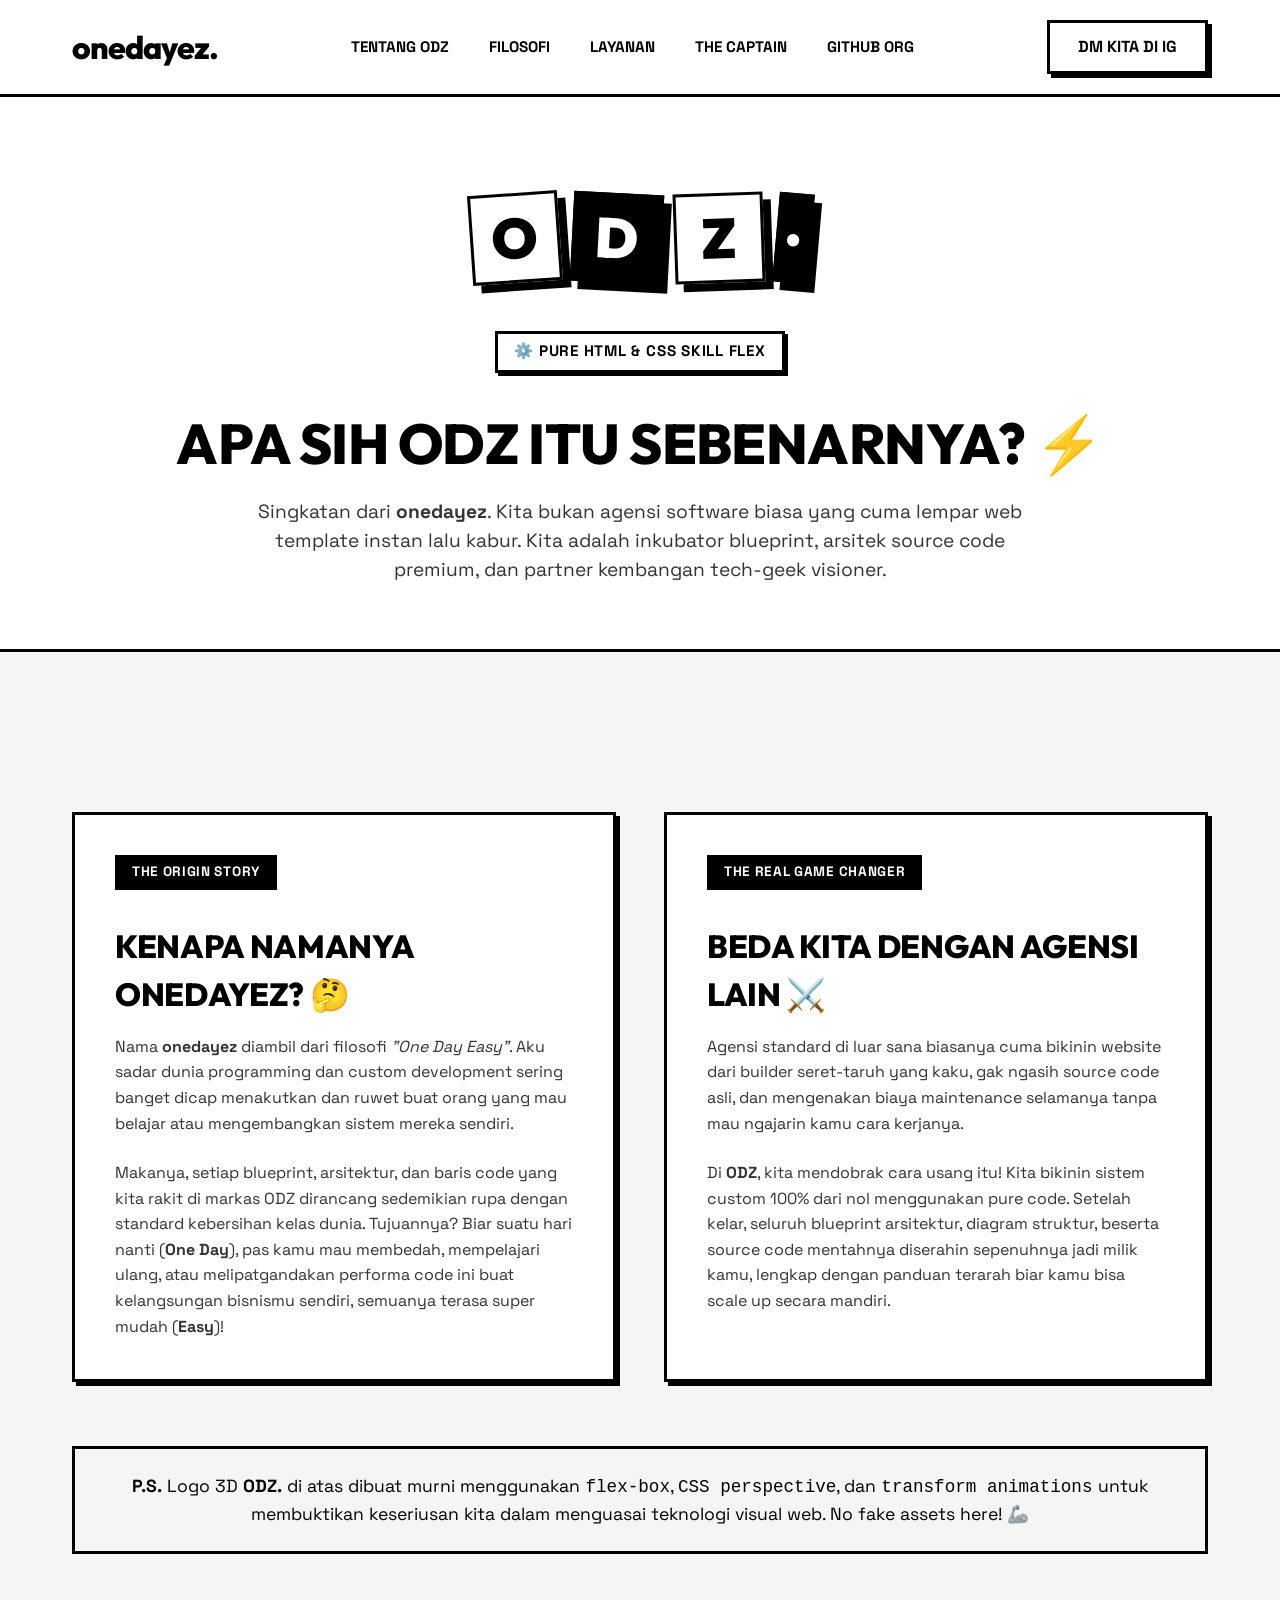
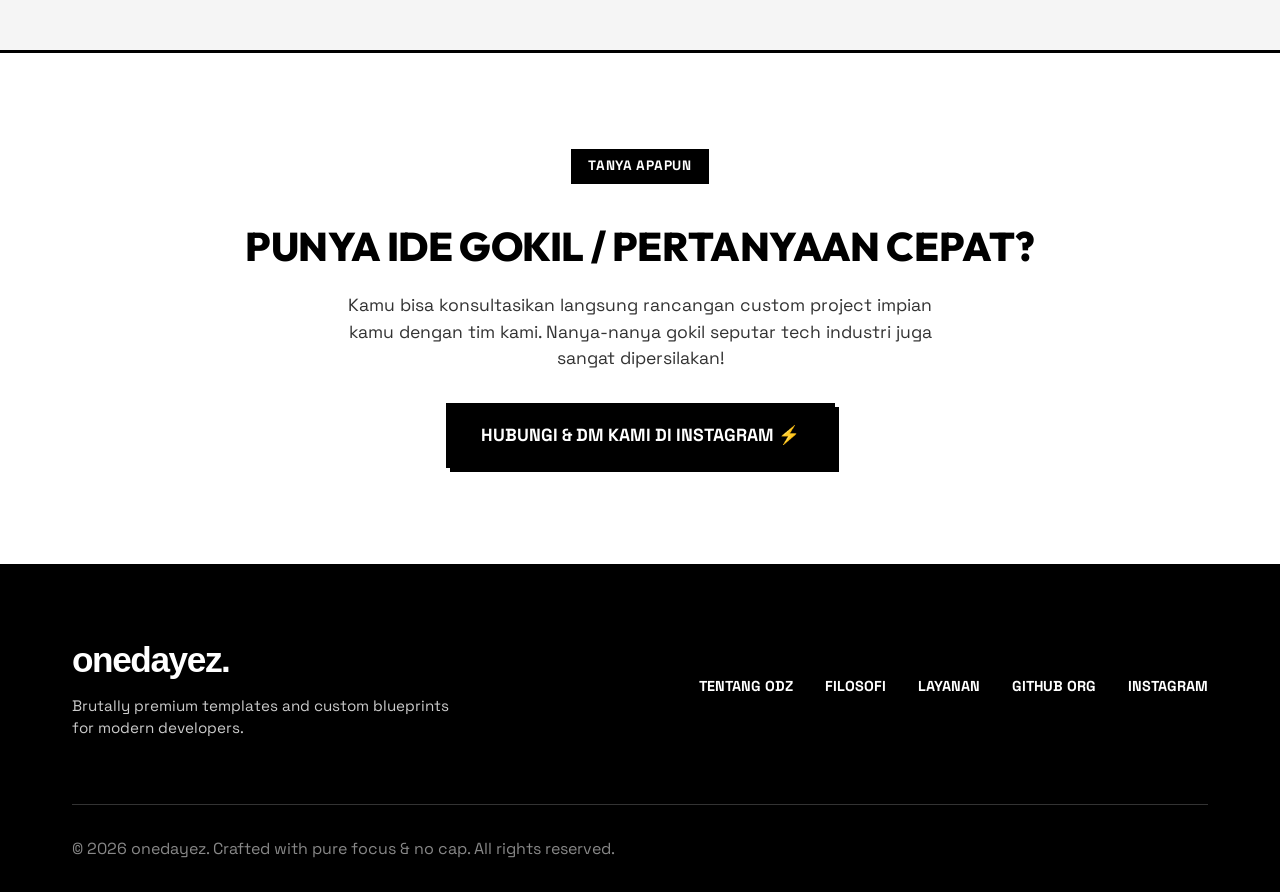
==== about.html @ 2fa28179 "feat: implement standalone about.html page with pure HTML/CSS brutalist logo and vision breakdown" ====
<!DOCTYPE html>
<html lang="id">
<head>
  <meta charset="UTF-8">
  <meta name="viewport" content="width=device-width, initial-scale=1.0">
  <title>Tentang ODZ | onedayez. Brutally Mastered Blueprints</title>
  <meta name="description" content="Kisah, filosofi, dan misi di balik odz (onedayez). Kami merancang custom source code premium untuk developer dan kreator modern.">
  
  <!-- Premium Google Fonts -->
  <link rel="preconnect" href="https://fonts.googleapis.com">
  <link rel="preconnect" href="https://fonts.gstatic.com" crossorigin>
  <link href="styles.css" rel="stylesheet">
</head>
<body>

  <!-- Navigation Header -->
  <header class="header">
    <div class="container flex-between">
      <a href="index.html" class="logo">onedayez<span class="dot">.</span></a>
      <nav class="nav-menu">
        <a href="about.html" class="nav-link active">Tentang ODZ</a>
        <a href="index.html#about" class="nav-link">Filosofi</a>
        <a href="index.html#services" class="nav-link">Layanan</a>
        <a href="index.html#ceo" class="nav-link">The Captain</a>
        <a href="https://github.com/onedayezz" target="_blank" rel="noopener noreferrer" class="nav-link">GitHub Org</a>
      </nav>
      <div class="nav-actions">
        <a href="https://instagram.com/onedayezz" target="_blank" rel="noopener noreferrer" class="neo-btn">DM Kita di IG</a>
      </div>
    </div>
  </header>

  <main>
    <!-- About Hero Section (Featuring Pure HTML & CSS Logo) -->
    <section class="about-hero">
      <div class="container">
        
        <!-- FLEXING PURE HTML/CSS LOGO -->
        <div class="about-logo-wrapper">
          <div class="odz-brutalist-logo" title="Mainin kursor di atas logo ini! 😉">
            <div class="logo-box box-o">O</div>
            <div class="logo-box box-d">D</div>
            <div class="logo-box box-z">Z</div>
            <div class="logo-box box-dot">.</div>
          </div>
        </div>

        <div class="neo-badge neo-badge-outline">⚙️ PURE HTML & CSS SKILL FLEX</div>
        <h1 class="hero-title" style="margin-top: 1.5rem;">APA SIH ODZ ITU SEBENARNYA? ⚡</h1>
        <p class="hero-desc" style="max-width: 800px; margin: 1.5rem auto 0 auto;">
          Singkatan dari <strong>onedayez</strong>. Kita bukan agensi software biasa yang cuma lempar web template instan lalu kabur. Kita adalah inkubator blueprint, arsitek source code premium, dan partner kembangan tech-geek visioner.
        </p>
      </div>
    </section>

    <!-- Detailed Origin & Philosophy Section -->
    <section class="section-padding" style="background: var(--color-bg); border-bottom: var(--border-thick);">
      <div class="container">
        <div class="about-grid">
          
          <!-- Card 1: Kenapa Harus ODZ? -->
          <div class="neo-card about-card">
            <div class="neo-badge">THE ORIGIN STORY</div>
            <h2 style="font-size: 2rem; margin: 1rem 0;">Kenapa Namanya onedayez? 🤔</h2>
            <p style="margin-bottom: 1.5rem; line-height: 1.6; color: var(--color-gray-dark);">
              Nama <strong>onedayez</strong> diambil dari filosofi <em>"One Day Easy"</em>. Aku sadar dunia programming dan custom development sering banget dicap menakutkan dan ruwet buat orang yang mau belajar atau mengembangkan sistem mereka sendiri.
            </p>
            <p style="line-height: 1.6; color: var(--color-gray-dark);">
              Makanya, setiap blueprint, arsitektur, dan baris code yang kita rakit di markas ODZ dirancang sedemikian rupa dengan standard kebersihan kelas dunia. Tujuannya? Biar suatu hari nanti (<strong>One Day</strong>), pas kamu mau membedah, mempelajari ulang, atau melipatgandakan performa code ini buat kelangsungan bisnismu sendiri, semuanya terasa super mudah (<strong>Easy</strong>)!
            </p>
          </div>

          <!-- Card 2: Perbedaan Kita -->
          <div class="neo-card about-card">
            <div class="neo-badge">THE REAL GAME CHANGER</div>
            <h2 style="font-size: 2rem; margin: 1rem 0;">Beda Kita dengan Agensi Lain ⚔️</h2>
            <p style="margin-bottom: 1.5rem; line-height: 1.6; color: var(--color-gray-dark);">
              Agensi standard di luar sana biasanya cuma bikinin website dari builder seret-taruh yang kaku, gak ngasih source code asli, dan mengenakan biaya maintenance selamanya tanpa mau ngajarin kamu cara kerjanya.
            </p>
            <p style="line-height: 1.6; color: var(--color-gray-dark);">
              Di <strong>ODZ</strong>, kita mendobrak cara usang itu! Kita bikinin sistem custom 100% dari nol menggunakan pure code. Setelah kelar, seluruh blueprint arsitektur, diagram struktur, beserta source code mentahnya diserahin sepenuhnya jadi milik kamu, lengkap dengan panduan terarah biar kamu bisa scale up secara mandiri.
            </p>
          </div>

        </div>

        <div class="rules-summary" style="margin-top: 4rem; text-align: center;">
          <p><strong>P.S.</strong> Logo 3D <strong>ODZ.</strong> di atas dibuat murni menggunakan <code>flex-box</code>, <code>CSS perspective</code>, dan <code>transform animations</code> untuk membuktikan keseriusan kita dalam menguasai teknologi visual web. No fake assets here! 🦾</p>
        </div>
      </div>
    </section>

    <!-- Inquiries Banner -->
    <section class="section-padding" style="background: var(--color-white); text-align: center; border-bottom: var(--border-thick);">
      <div class="container">
        <div class="neo-badge">TANYA APAPUN</div>
        <h2 style="font-size: 2.5rem; margin: 1rem 0;">Punya Ide Gokil / Pertanyaan Cepat?</h2>
        <p style="max-width: 600px; margin: 0 auto 2rem auto; font-size: 1.1rem; color: var(--color-gray-dark);">
          Kamu bisa konsultasikan langsung rancangan custom project impian kamu dengan tim kami. Nanya-nanya gokil seputar tech industri juga sangat dipersilakan!
        </p>
        <a href="https://instagram.com/onedayezz" target="_blank" rel="noopener noreferrer" class="neo-btn neo-btn-dark" style="font-size: 1.1rem; padding: 1rem 2rem;">
          Hubungi & DM Kami di Instagram ⚡
        </a>
      </div>
    </section>
  </main>

  <!-- Brutalist Footer -->
  <footer class="footer">
    <div class="container">
      <div class="footer-grid flex-between">
        <div>
          <span class="footer-logo">onedayez.</span>
          <p class="footer-tagline">Brutally premium templates and custom blueprints for modern developers.</p>
        </div>
        <div class="footer-links">
          <a href="about.html">Tentang ODZ</a>
          <a href="index.html#about">Filosofi</a>
          <a href="index.html#services">Layanan</a>
          <a href="https://github.com/onedayezz" target="_blank" rel="noopener noreferrer">GitHub Org</a>
          <a href="https://instagram.com/onedayezz" target="_blank" rel="noopener noreferrer">Instagram</a>
        </div>
      </div>
      <div class="footer-bottom">
        <p class="copyright">© 2026 onedayez. Crafted with pure focus & no cap. All rights reserved.</p>
      </div>
    </div>
  </footer>

  <script src="script.js"></script>
</body>
</html>
---- styles.css ----
@import url('https://fonts.googleapis.com/css2?family=Outfit:wght@600;800;900&family=Space+Grotesk:wght@400;500;700&display=swap');

:root {
  --color-bg: #f5f5f5;
  --color-fg: #000000;
  --color-white: #ffffff;
  --color-gray-light: #e0e0e0;
  --color-gray-dark: #333333;
  --color-accent: #ffffff;
  
  --border-thick: 3px solid #000000;
  --border-thin: 1.5px solid #000000;
  
  --shadow-flat: 4px 4px 0px #000000;
  --shadow-flat-hover: 7px 7px 0px #000000;
  --shadow-flat-active: 1px 1px 0px #000000;
  
  --transition-fast: 0.15s cubic-bezier(0.16, 1, 0.3, 1);
  --transition-normal: 0.25s cubic-bezier(0.16, 1, 0.3, 1);
}

*, *::before, *::after {
  box-sizing: border-box;
  margin: 0;
  padding: 0;
}

body {
  font-family: 'Space Grotesk', -apple-system, BlinkMacSystemFont, 'Segoe UI', Roboto, Helvetica, Arial, sans-serif;
  background-color: var(--color-bg);
  color: var(--color-fg);
  line-height: 1.5;
  overflow-x: hidden;
}

h1, h2, h3, h4, h5, h6 {
  font-family: 'Outfit', sans-serif;
  font-weight: 800;
  text-transform: uppercase;
  letter-spacing: -0.01em;
}

/* Custom Scrollbar */
::-webkit-scrollbar {
  width: 12px;
}
::-webkit-scrollbar-track {
  background: var(--color-bg);
  border-left: var(--border-thick);
}
::-webkit-scrollbar-thumb {
  background: var(--color-fg);
  border: 3px solid var(--color-bg);
}

/* Layout Utilities */
.container {
  max-width: 1200px;
  margin: 0 auto;
  padding: 0 2rem;
}

.section-padding {
  padding: 6rem 0;
  border-bottom: var(--border-thick);
}

.flex-between {
  display: flex;
  justify-content: space-between;
  align-items: center;
  gap: 1.5rem;
}

.grid-2 {
  display: grid;
  grid-template-columns: repeat(2, 1fr);
  gap: 2.5rem;
}

.grid-3 {
  display: grid;
  grid-template-columns: repeat(3, 1fr);
  gap: 2rem;
}

@media (max-width: 992px) {
  .grid-2, .grid-3 {
    grid-template-columns: 1fr;
  }
  .section-padding {
    padding: 4rem 0;
  }
}

/* Neo Brutalist Card */
.neo-card {
  background: var(--color-white);
  border: var(--border-thick);
  box-shadow: var(--shadow-flat);
  padding: 2.5rem;
  transition: transform var(--transition-fast), box-shadow var(--transition-fast);
  position: relative;
}

.neo-card:hover {
  transform: translate(-3px, -3px);
  box-shadow: var(--shadow-flat-hover);
}

/* Neo Brutalist Button */
.neo-btn {
  display: inline-flex;
  align-items: center;
  justify-content: center;
  gap: 0.75rem;
  padding: 0.75rem 1.75rem;
  background: var(--color-white);
  color: var(--color-fg);
  border: var(--border-thick);
  box-shadow: var(--shadow-flat);
  font-family: 'Space Grotesk', sans-serif;
  font-weight: 700;
  text-transform: uppercase;
  text-decoration: none;
  cursor: pointer;
  transition: transform var(--transition-fast), box-shadow var(--transition-fast);
}

.neo-btn:hover {
  transform: translate(-3px, -3px);
  box-shadow: var(--shadow-flat-hover);
}

.neo-btn:active {
  transform: translate(3px, 3px);
  box-shadow: var(--shadow-flat-active);
}

.neo-btn-dark {
  background: var(--color-fg);
  color: var(--color-white);
}

.neo-btn-dark:hover {
  background: #222;
}

/* Badges */
.neo-badge {
  display: inline-block;
  padding: 0.4rem 1rem;
  background: var(--color-fg);
  color: var(--color-white);
  border: var(--border-thin);
  font-weight: 700;
  text-transform: uppercase;
  font-size: 0.85rem;
  letter-spacing: 0.05em;
  margin-bottom: 1rem;
}

.neo-badge-outline {
  background: var(--color-white);
  color: var(--color-fg);
  border: var(--border-thick);
  font-size: 0.95rem;
  box-shadow: 3px 3px 0px #000000;
}

/* Header & Navigation */
.header {
  position: sticky;
  top: 0;
  background: var(--color-white);
  border-bottom: var(--border-thick);
  z-index: 1000;
  padding: 1.25rem 0;
}

.logo {
  font-family: 'Outfit', sans-serif;
  font-size: 2rem;
  font-weight: 800;
  color: var(--color-fg);
  text-decoration: none;
  text-transform: lowercase;
  letter-spacing: -0.03em;
}

.logo .dot {
  color: var(--color-fg);
}

.nav-menu {
  display: flex;
  gap: 2.5rem;
}

.nav-link {
  font-family: 'Space Grotesk', sans-serif;
  font-weight: 700;
  color: var(--color-fg);
  text-decoration: none;
  text-transform: uppercase;
  font-size: 0.95rem;
  position: relative;
  padding: 0.25rem 0;
}

.nav-link::after {
  content: '';
  position: absolute;
  bottom: 0;
  left: 0;
  width: 0;
  height: 3px;
  background: var(--color-fg);
  transition: width var(--transition-fast);
}

.nav-link:hover::after {
  width: 100%;
}

@media (max-width: 768px) {
  .nav-menu, .nav-actions {
    display: none;
  }
}

/* Hero Section */
.hero-section {
  background-color: var(--color-bg);
  align-items: center;
}

.hero-title {
  font-size: 3.5rem;
  line-height: 1.1;
  margin-bottom: 1.5rem;
}

.hero-desc {
  font-size: 1.2rem;
  margin-bottom: 2.5rem;
  color: var(--color-gray-dark);
}

.hero-actions {
  display: flex;
  gap: 1.5rem;
  flex-wrap: wrap;
}

.visual-card {
  padding: 2rem;
  min-height: 300px;
  display: flex;
  flex-direction: column;
  justify-content: space-between;
}

.card-dots {
  display: flex;
  gap: 0.5rem;
  margin-bottom: 1.5rem;
}

.card-dots span {
  width: 12px;
  height: 12px;
  border-radius: 50%;
  border: 1.5px solid #000;
}

.dot-red { background: #000000; }
.dot-yellow { background: #666666; }
.dot-green { background: #cccccc; }

.visual-content {
  font-family: monospace;
  font-size: 1.05rem;
  color: #000;
  background: #fdfdfd;
  padding: 1.5rem;
  border: var(--border-thick);
  border-radius: 4px;
  box-shadow: inset 2px 2px 0px rgba(0,0,0,0.1);
}

.code-line {
  margin-bottom: 0.25rem;
}

.code-line.indent {
  padding-left: 1.5rem;
}

.c-tag { font-weight: bold; color: #000; }
.c-key { font-weight: bold; color: #555; }
.c-val { color: #111; font-style: italic; }

.badge-inside {
  position: absolute;
  bottom: -15px;
  right: 25px;
  background: #000;
  color: #fff;
  border: var(--border-thick);
  padding: 0.25rem 0.75rem;
  font-weight: 700;
  font-size: 0.85rem;
}

@media (max-width: 1200px) {
  .hero-title {
    font-size: 2.75rem;
  }
}

/* Philosophy Section */
.rules-box {
  background: var(--color-white);
}

.rules-title {
  font-size: 2.2rem;
  margin-bottom: 1rem;
}

.rules-intro {
  font-size: 1.15rem;
  margin-bottom: 3rem;
  color: var(--color-gray-dark);
}

.rules-grid {
  margin-bottom: 3rem;
}

.rule-card {
  border-left: 5px solid #000;
  padding-left: 1.5rem;
}

.rule-num {
  font-family: 'Syne', sans-serif;
  font-size: 2.5rem;
  font-weight: 800;
  line-height: 1;
  margin-bottom: 0.5rem;
  -webkit-text-stroke: 1px #000;
  color: transparent;
}

.rule-card h3 {
  font-size: 1.35rem;
  margin-bottom: 0.75rem;
}

.rule-card p {
  color: var(--color-gray-dark);
}

.rules-summary {
  background: var(--color-bg);
  border: var(--border-thick);
  padding: 1.5rem;
  font-size: 1.1rem;
}

/* CEO Section */
.ceo-image-wrapper {
  display: flex;
  justify-content: center;
  align-items: center;
}

.image-card {
  padding: 1rem;
  max-width: 350px;
}

.ceo-avatar {
  width: 100%;
  height: auto;
  display: block;
  border: var(--border-thick);
}

.ceo-badge-floating {
  position: absolute;
  top: -15px;
  left: 20px;
  background: var(--color-white);
  color: var(--color-fg);
  border: var(--border-thick);
  padding: 0.35rem 0.85rem;
  font-weight: 700;
  font-size: 0.9rem;
  box-shadow: 3px 3px 0px #000;
}

.ceo-name {
  font-size: 2.75rem;
  margin-bottom: 0.25rem;
}

.ceo-title {
  display: block;
  font-weight: 700;
  font-size: 1.1rem;
  text-transform: uppercase;
  margin-bottom: 1.5rem;
  color: #666;
}

.ceo-bio {
  font-size: 1.15rem;
  margin-bottom: 2rem;
  color: var(--color-gray-dark);
}

/* Services Section */
.services-header {
  margin-bottom: 4rem;
}

.services-title {
  font-size: 2.2rem;
}

.services-subtitle {
  max-width: 500px;
  font-size: 1.1rem;
  color: var(--color-gray-dark);
}

.service-card {
  display: flex;
  flex-direction: column;
  gap: 1rem;
}

.service-icon {
  font-size: 2.5rem;
  margin-bottom: 0.5rem;
}

.service-card h3 {
  font-size: 1.4rem;
}

.service-card p {
  color: var(--color-gray-dark);
}

/* Instagram Section */
.insta-box {
  background: var(--color-white);
  text-align: center;
  padding: 4rem 2rem;
}

.insta-header h2 {
  font-size: 2.2rem;
  margin-top: 1rem;
  margin-bottom: 1.5rem;
}

.insta-text {
  max-width: 800px;
  margin: 0 auto 2.5rem auto;
  font-size: 1.15rem;
  color: var(--color-gray-dark);
  line-height: 1.6;
}

/* Consultation Section */
.consult-title {
  font-size: 2.5rem;
  margin-bottom: 1.5rem;
}

.consult-desc {
  font-size: 1.15rem;
  color: var(--color-gray-dark);
  line-height: 1.6;
}

.consult-card {
  padding: 3rem;
}

.consult-card h3 {
  font-size: 1.5rem;
  margin-bottom: 2rem;
  border-bottom: var(--border-thick);
  padding-bottom: 0.5rem;
}

.consult-form {
  display: flex;
  flex-direction: column;
  gap: 1.5rem;
}

.form-group {
  display: flex;
  flex-direction: column;
  gap: 0.5rem;
}

.form-group label {
  font-weight: 700;
  text-transform: uppercase;
  font-size: 0.85rem;
}

.form-group input,
.form-group textarea {
  padding: 0.85rem;
  border: var(--border-thick);
  font-family: 'Space Grotesk', sans-serif;
  font-size: 1rem;
  outline: none;
  transition: transform var(--transition-fast), box-shadow var(--transition-fast);
}

.form-group input:focus,
.form-group textarea:focus {
  transform: translate(-2px, -2px);
  box-shadow: 4px 4px 0px #000;
  background: #fafafa;
}

.w-100 {
  width: 100%;
}

/* Footer styling */
.footer {
  background: var(--color-fg);
  color: var(--color-white);
  padding: 4rem 0 2rem 0;
  border-top: var(--border-thick);
}

.footer-logo {
  font-family: 'Syne', sans-serif;
  font-size: 2.2rem;
  font-weight: 800;
  letter-spacing: -0.04em;
  display: block;
  margin-bottom: 0.5rem;
}

.footer-tagline {
  color: #ccc;
  max-width: 400px;
  font-size: 0.95rem;
}

.footer-links {
  display: flex;
  gap: 2rem;
}

.footer-links a {
  color: var(--color-white);
  text-decoration: none;
  font-weight: 700;
  text-transform: uppercase;
  font-size: 0.9rem;
}

.footer-links a:hover {
  text-decoration: underline;
}

.footer-bottom {
  margin-top: 4rem;
  padding-top: 2rem;
  border-top: 1px solid #333;
}

.copyright {
  color: #888;
}

/* Army Section styling */
.army-section {
  background: var(--color-white);
  border-bottom: var(--border-thick);
}

.army-header {
  margin-bottom: 4rem;
  text-align: center;
}

.army-title {
  font-size: 2.75rem;
  margin-bottom: 1.25rem;
}

.army-subtitle {
  max-width: 750px;
  margin: 0 auto;
  font-size: 1.15rem;
  color: var(--color-gray-dark);
}

.army-grid {
  display: grid;
  grid-template-columns: repeat(3, 1fr);
  gap: 2.5rem;
}

@media (max-width: 992px) {
  .army-grid {
    grid-template-columns: repeat(2, 1fr);
  }
}

@media (max-width: 768px) {
  .army-grid {
    grid-template-columns: 1fr;
  }
}

.army-card {
  display: flex;
  flex-direction: column;
  padding: 1.5rem;
  height: 100%;
}

.army-img-wrapper {
  border: var(--border-thick);
  overflow: hidden;
  margin-bottom: 1.5rem;
  background: var(--color-bg);
  aspect-ratio: 1;
}

.army-avatar {
  width: 100%;
  height: 100%;
  object-fit: cover;
  transition: transform var(--transition-normal);
}

.army-card:hover .army-avatar {
  transform: scale(1.03);
}

.army-info {
  display: flex;
  flex-direction: column;
  flex-grow: 1;
}

.army-codename {
  font-family: 'Outfit', sans-serif;
  font-size: 1.6rem;
  font-weight: 900;
  text-transform: uppercase;
  letter-spacing: -0.02em;
  margin-bottom: 0.25rem;
}

.army-role {
  font-weight: 700;
  font-size: 0.9rem;
  text-transform: uppercase;
  color: #666;
  margin-bottom: 1rem;
}

.army-bio {
  font-size: 0.95rem;
  color: var(--color-gray-dark);
  line-height: 1.5;
}

/* About Page & Pure HTML/CSS Logo */
.about-hero {
  padding: 6rem 0 4rem 0;
  text-align: center;
  background: var(--color-white);
  border-bottom: var(--border-thick);
}

.about-logo-wrapper {
  margin-bottom: 3rem;
  display: flex;
  justify-content: center;
  align-items: center;
}

.odz-brutalist-logo {
  display: inline-flex;
  gap: 0.75rem;
  perspective: 1000px;
  cursor: pointer;
}

.logo-box {
  width: 90px;
  height: 90px;
  border: var(--border-thick);
  display: flex;
  align-items: center;
  justify-content: center;
  font-family: 'Outfit', sans-serif;
  font-size: 3.5rem;
  font-weight: 900;
  box-shadow: 8px 8px 0px var(--color-fg);
  transition: transform 0.25s cubic-bezier(0.175, 0.885, 0.32, 1.275), box-shadow 0.25s ease, background-color 0.25s ease, color 0.25s ease;
  user-select: none;
}

.box-o {
  background: var(--color-white);
  color: var(--color-fg);
  transform: rotate(-4deg);
}

.box-d {
  background: var(--color-fg);
  color: var(--color-white);
  transform: rotate(3deg);
}

.box-z {
  background: var(--color-white);
  color: var(--color-fg);
  transform: rotate(-2deg);
}

.box-dot {
  background: var(--color-fg);
  color: var(--color-white);
  width: 35px;
  height: 90px;
  font-size: 3.5rem;
  display: flex;
  align-items: flex-end;
  justify-content: center;
  padding-bottom: 12px;
  transform: rotate(5deg);
}

.odz-brutalist-logo:hover .logo-box {
  transform: translate(-5px, -5px) scale(1.05);
  box-shadow: 12px 12px 0px var(--color-fg);
}

.odz-brutalist-logo:hover .box-o {
  background: var(--color-fg);
  color: var(--color-white);
  transform: translate(-7px, -7px) rotate(6deg);
}

.odz-brutalist-logo:hover .box-d {
  background: var(--color-white);
  color: var(--color-fg);
  transform: translate(-5px, -5px) rotate(-8deg);
}

.odz-brutalist-logo:hover .box-z {
  background: var(--color-fg);
  color: var(--color-white);
  transform: translate(-9px, -9px) rotate(5deg);
}

.odz-brutalist-logo:hover .box-dot {
  background: var(--color-white);
  color: var(--color-fg);
  transform: translate(-3px, -3px) rotate(-12deg);
}

/* About Content Sections */
.about-grid {
  display: grid;
  grid-template-columns: repeat(2, 1fr);
  gap: 3rem;
  margin-top: 4rem;
}

.about-card {
  height: 100%;
}

.flex-center {
  display: flex;
  justify-content: center;
  align-items: center;
}

/* Mobile Responsiveness & Text Justification */
@media (max-width: 768px) {
  body, p, h1, h2, h3, h4, h5, h6, 
  .hero-desc, .rules-intro, .insta-text, .consult-desc, 
  .service-card p, .rule-card p, .ceo-bio, .footer-tagline {
    text-align: justify;
    text-justify: inter-word;
  }
  
  .container {
    padding: 0 1.25rem;
  }
  
  .section-padding {
    padding: 3.5rem 0;
  }
  
  .hero-title {
    font-size: 2rem;
    line-height: 1.2;
  }
  
  .ceo-name {
    font-size: 2rem;
  }
  
  .consult-card {
    padding: 1.75rem;
  }
  
  .rules-box {
    padding: 1.75rem;
  }
  
  .insta-box {
    padding: 2.5rem 1.25rem;
  }

  .about-grid {
    grid-template-columns: 1fr;
    gap: 2rem;
  }
  
  .logo-box {
    width: 65px;
    height: 65px;
    font-size: 2.5rem;
    box-shadow: 5px 5px 0px var(--color-fg);
  }
  
  .box-dot {
    width: 25px;
    height: 65px;
    font-size: 2.5rem;
    padding-bottom: 8px;
  }
}
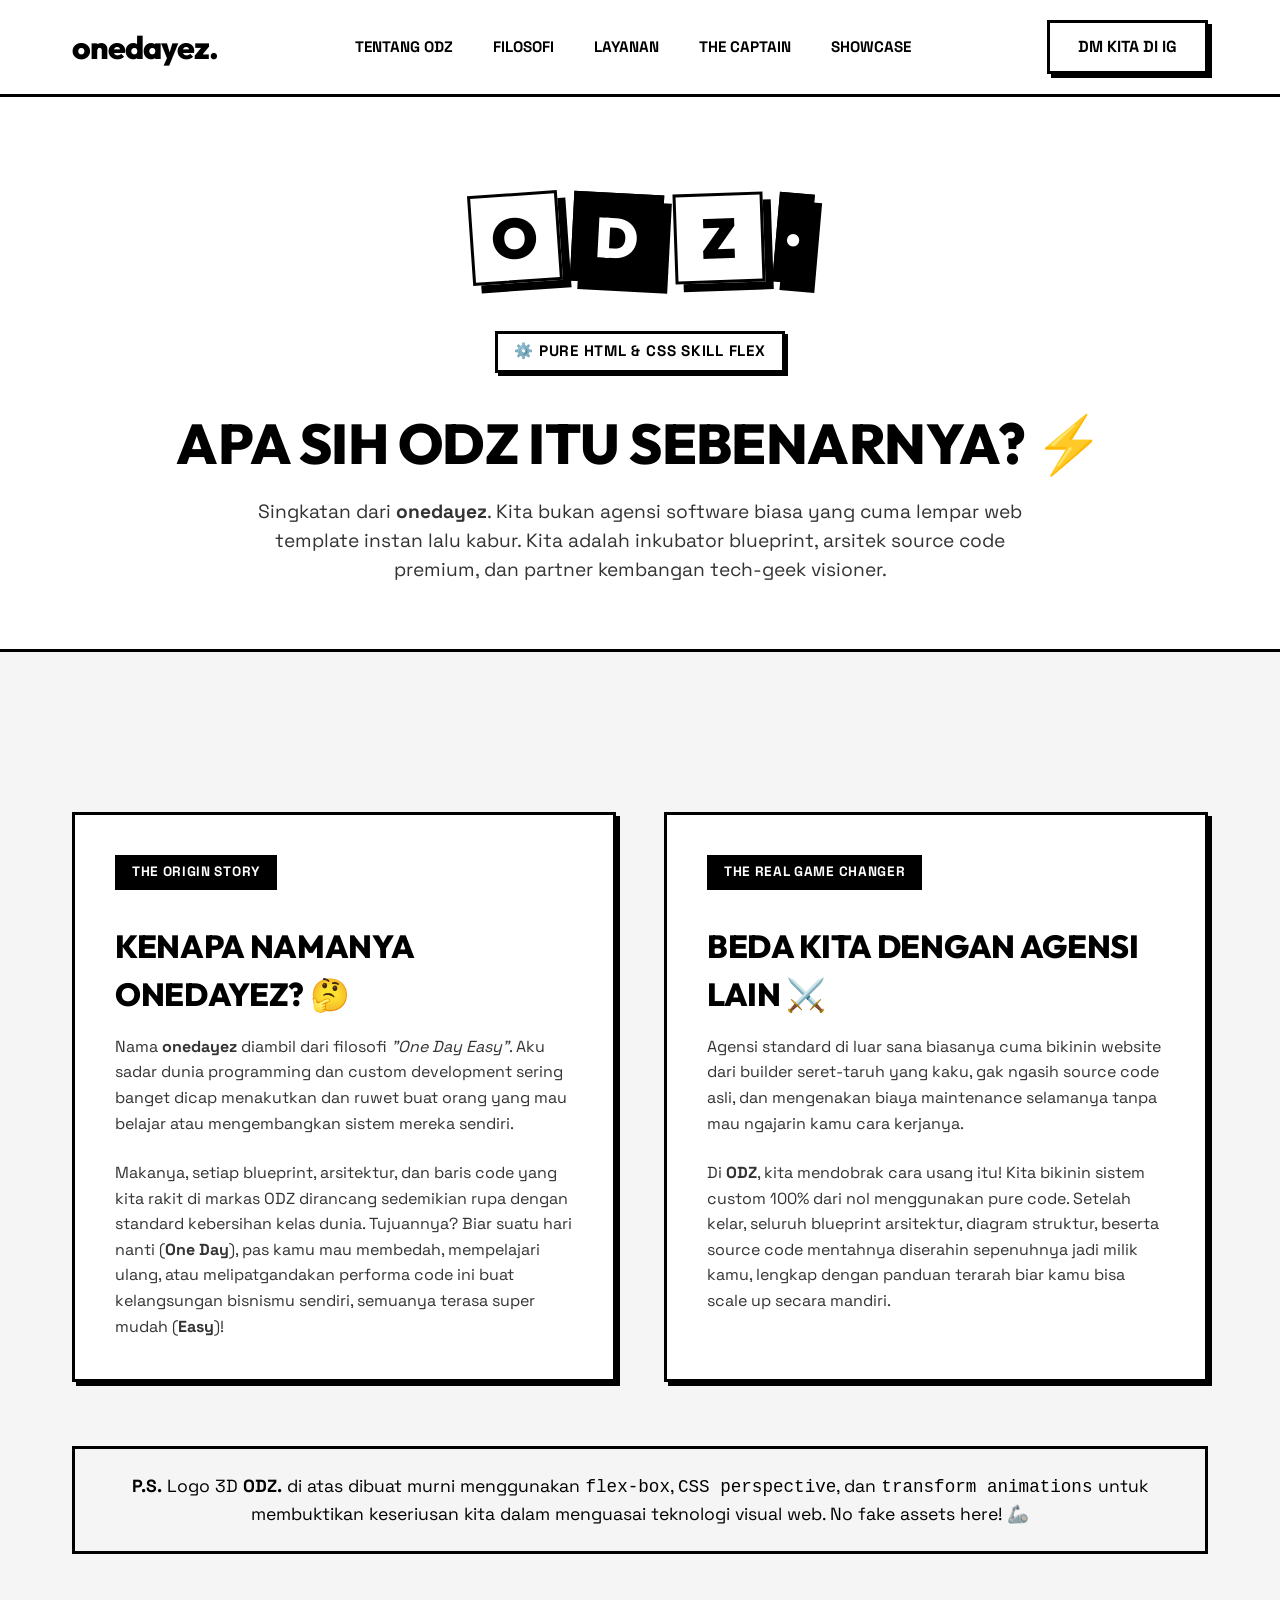
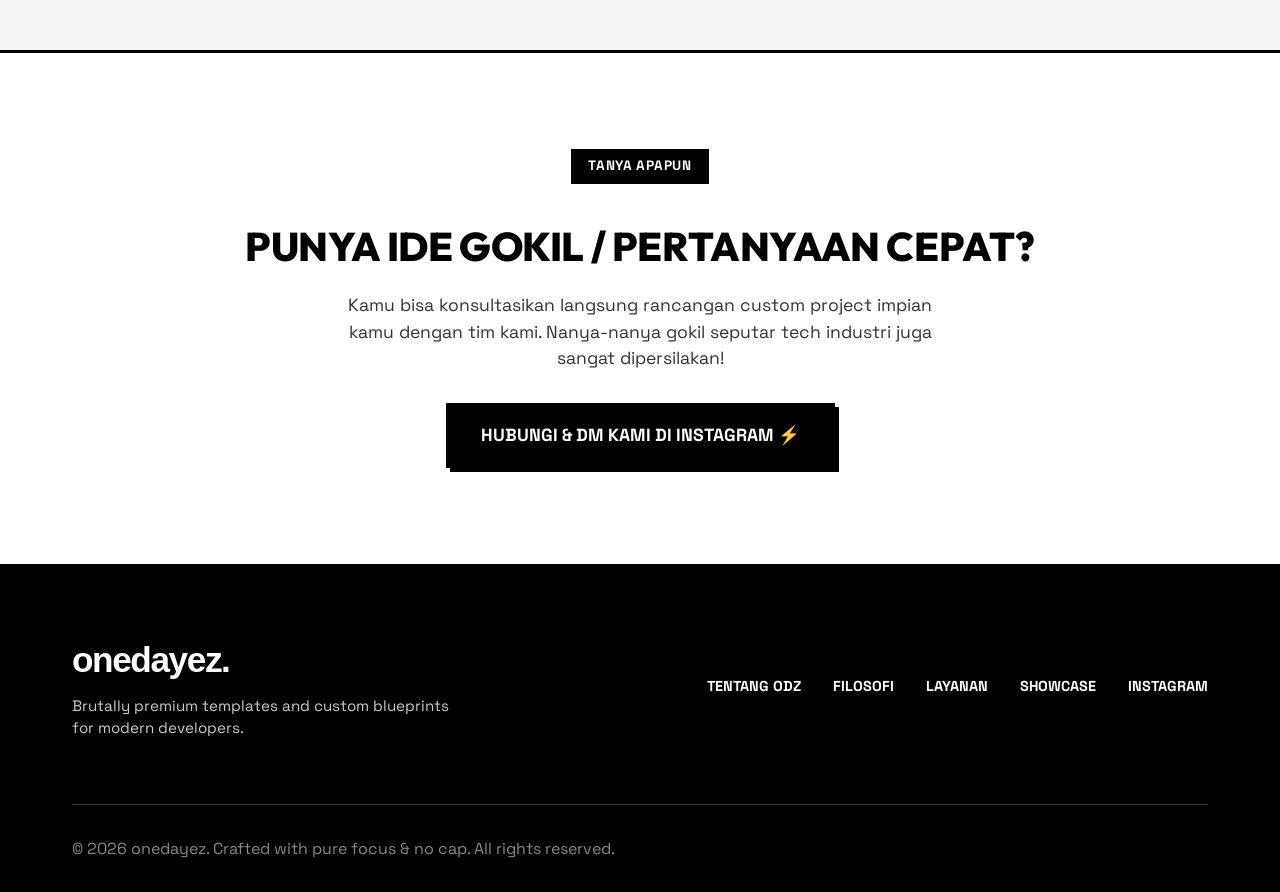
==== commit 17cd3ad6: "feat: implement Showcase section in index.html and update header/footer links to point to showcase" ====
--- a/about.html
+++ b/about.html
@@ -22,10 +22,10 @@
         <a href="index.html#about" class="nav-link">Filosofi</a>
         <a href="index.html#services" class="nav-link">Layanan</a>
         <a href="index.html#ceo" class="nav-link">The Captain</a>
-        <a href="https://github.com/onedayezz" target="_blank" rel="noopener noreferrer" class="nav-link">GitHub Org</a>
+        <a href="index.html#showcase" class="nav-link">Showcase</a>
       </nav>
       <div class="nav-actions">
-        <a href="https://instagram.com/onedayezz" target="_blank" rel="noopener noreferrer" class="neo-btn">DM Kita di IG</a>
+        <a href="https://instagram.com/onedayez" target="_blank" rel="noopener noreferrer" class="neo-btn">DM Kita di IG</a>
       </div>
     </div>
   </header>
@@ -98,7 +98,7 @@
         <p style="max-width: 600px; margin: 0 auto 2rem auto; font-size: 1.1rem; color: var(--color-gray-dark);">
           Kamu bisa konsultasikan langsung rancangan custom project impian kamu dengan tim kami. Nanya-nanya gokil seputar tech industri juga sangat dipersilakan!
         </p>
-        <a href="https://instagram.com/onedayezz" target="_blank" rel="noopener noreferrer" class="neo-btn neo-btn-dark" style="font-size: 1.1rem; padding: 1rem 2rem;">
+        <a href="https://instagram.com/onedayez" target="_blank" rel="noopener noreferrer" class="neo-btn neo-btn-dark" style="font-size: 1.1rem; padding: 1rem 2rem;">
           Hubungi & DM Kami di Instagram ⚡
         </a>
       </div>
@@ -117,8 +117,8 @@
           <a href="about.html">Tentang ODZ</a>
           <a href="index.html#about">Filosofi</a>
           <a href="index.html#services">Layanan</a>
-          <a href="https://github.com/onedayezz" target="_blank" rel="noopener noreferrer">GitHub Org</a>
-          <a href="https://instagram.com/onedayezz" target="_blank" rel="noopener noreferrer">Instagram</a>
+          <a href="index.html#showcase">Showcase</a>
+          <a href="https://instagram.com/onedayez" target="_blank" rel="noopener noreferrer">Instagram</a>
         </div>
       </div>
       <div class="footer-bottom">
--- a/styles.css
+++ b/styles.css
@@ -685,6 +685,343 @@
   line-height: 1.5;
 }
 
+/* Hub Section */
+.hub-section {
+  background: var(--color-bg);
+  border-bottom: var(--border-thick);
+}
+
+.hub-header {
+  margin-bottom: 4rem;
+  text-align: center;
+}
+
+.hub-title {
+  font-size: 2.75rem;
+  margin-bottom: 1.25rem;
+}
+
+.hub-subtitle {
+  max-width: 750px;
+  margin: 0 auto;
+  font-size: 1.15rem;
+  color: var(--color-gray-dark);
+}
+
+.hub-grid {
+  display: grid;
+  grid-template-columns: repeat(3, 1fr);
+  gap: 2.5rem;
+}
+
+@media (max-width: 992px) {
+  .hub-grid {
+    grid-template-columns: repeat(2, 1fr);
+  }
+}
+
+@media (max-width: 768px) {
+  .hub-grid {
+    grid-template-columns: 1fr;
+  }
+}
+
+.hub-card {
+  display: flex;
+  flex-direction: column;
+  padding: 1.25rem;
+  height: 100%;
+}
+
+.hub-img-wrapper {
+  border: var(--border-thick);
+  overflow: hidden;
+  margin-bottom: 1.25rem;
+  aspect-ratio: 1.2;
+}
+
+.hub-img {
+  width: 100%;
+  height: 100%;
+  object-fit: cover;
+  transition: transform var(--transition-normal);
+}
+
+.hub-card:hover .hub-img {
+  transform: scale(1.04);
+}
+
+.hub-content {
+  display: flex;
+  flex-direction: column;
+  flex-grow: 1;
+}
+
+.hub-card-title {
+  font-size: 1.4rem;
+  font-family: 'Outfit', sans-serif;
+  margin: 0.75rem 0;
+}
+
+.hub-card-text {
+  font-size: 0.95rem;
+  color: var(--color-gray-dark);
+  line-height: 1.5;
+  margin-bottom: 1.5rem;
+  flex-grow: 1;
+}
+
+/* Detail Page & Book Slide Viewport styling */
+.detail-hero {
+  padding: 4rem 0 2rem 0;
+  text-align: center;
+  background: var(--color-white);
+  border-bottom: var(--border-thick);
+}
+
+.detail-section {
+  padding: 4rem 0;
+  background: var(--color-bg);
+  display: flex;
+  justify-content: center;
+  align-items: center;
+  border-bottom: var(--border-thick);
+}
+
+.book-container {
+  width: 100%;
+  max-width: 680px; /* Perfect square width for screenshotting */
+  display: flex;
+  flex-direction: column;
+  gap: 1.5rem;
+}
+
+.book-viewport {
+  width: 100%;
+  aspect-ratio: 1; /* Strictly square 1080x1080 aspect ratio */
+  background: var(--color-white);
+  border: 4px solid var(--color-fg);
+  box-shadow: 10px 10px 0px var(--color-fg);
+  display: flex;
+  flex-direction: column;
+  padding: 3rem;
+  position: relative;
+  overflow: hidden;
+  box-sizing: border-box;
+}
+
+.book-header {
+  display: flex;
+  justify-content: space-between;
+  align-items: center;
+  border-bottom: 3px solid var(--color-fg);
+  padding-bottom: 1.25rem;
+  margin-bottom: 2rem;
+}
+
+.book-brand {
+  font-family: 'Outfit', sans-serif;
+  font-weight: 900;
+  font-size: 1.2rem;
+  text-transform: uppercase;
+}
+
+.book-page-num {
+  font-family: 'Outfit', sans-serif;
+  font-weight: 800;
+  font-size: 1.1rem;
+  background: var(--color-fg);
+  color: var(--color-white);
+  padding: 0.25rem 0.75rem;
+  border: 2px solid var(--color-fg);
+}
+
+.book-content-area {
+  flex-grow: 1;
+  display: flex;
+  flex-direction: column;
+  justify-content: center;
+}
+
+.book-title {
+  font-size: 2.2rem;
+  font-family: 'Outfit', sans-serif;
+  font-weight: 900;
+  line-height: 1.3;
+  margin-bottom: 1.5rem;
+  text-transform: uppercase;
+}
+
+.book-subtitle {
+  font-size: 1.2rem;
+  line-height: 1.6;
+  color: var(--color-gray-dark);
+}
+
+.book-bullets {
+  display: flex;
+  flex-direction: column;
+  gap: 1rem;
+  list-style: none;
+  padding: 0;
+  margin: 0;
+}
+
+.book-bullet-item {
+  font-size: 1.05rem;
+  line-height: 1.5;
+  color: var(--color-fg);
+  padding: 1rem;
+  background: var(--color-bg);
+  border: var(--border-thin);
+  border-left: 8px solid var(--color-fg);
+  font-weight: 600;
+}
+
+.book-footer {
+  border-top: 3px solid var(--color-fg);
+  padding-top: 1.25rem;
+  margin-top: 2rem;
+  display: flex;
+  justify-content: space-between;
+  align-items: center;
+}
+
+.book-author {
+  font-weight: 700;
+  font-size: 0.95rem;
+  color: #666;
+}
+
+.book-controls {
+  display: flex;
+  justify-content: space-between;
+  align-items: center;
+  margin-top: 1rem;
+}
+
+.book-btn {
+  padding: 0.75rem 1.5rem;
+  font-family: 'Outfit', sans-serif;
+  font-weight: 800;
+  background: var(--color-white);
+  color: var(--color-fg);
+  border: var(--border-thick);
+  box-shadow: 4px 4px 0px var(--color-fg);
+  cursor: pointer;
+  transition: all var(--transition-fast);
+}
+
+.book-btn:hover {
+  transform: translate(-2px, -2px);
+  box-shadow: 6px 6px 0px var(--color-fg);
+}
+
+.book-btn:disabled {
+  background: #eee;
+  color: #999;
+  border-color: #ccc;
+  box-shadow: none;
+  cursor: not-allowed;
+  transform: none;
+}
+
+/* List Page & Tab Layout styling */
+.list-hero {
+  padding: 5rem 0 3.5rem 0;
+  text-align: center;
+  background: var(--color-white);
+  border-bottom: var(--border-thick);
+}
+
+.tabs-container {
+  display: flex;
+  justify-content: center;
+  gap: 1.5rem;
+  margin-top: 2.5rem;
+}
+
+.tab-btn {
+  padding: 1rem 2rem;
+  font-family: 'Outfit', sans-serif;
+  font-size: 1.1rem;
+  font-weight: 800;
+  background: var(--color-white);
+  color: var(--color-fg);
+  border: var(--border-thick);
+  box-shadow: 4px 4px 0px var(--color-fg);
+  cursor: pointer;
+  transition: all var(--transition-fast);
+}
+
+.tab-btn:hover {
+  transform: translate(-2px, -2px);
+  box-shadow: 6px 6px 0px var(--color-fg);
+}
+
+.tab-btn.active {
+  background: var(--color-fg);
+  color: var(--color-white);
+  box-shadow: none;
+  transform: translate(4px, 4px);
+}
+
+.list-section {
+  padding: 4rem 0;
+  background: var(--color-bg);
+  min-height: 50vh;
+  border-bottom: var(--border-thick);
+}
+
+.list-grid {
+  display: grid;
+  grid-template-columns: 1fr;
+  gap: 2rem;
+  max-width: 900px;
+  margin: 0 auto;
+}
+
+.list-item-card {
+  display: flex;
+  justify-content: space-between;
+  align-items: center;
+  padding: 2rem;
+  gap: 2rem;
+  background: var(--color-white);
+  border: var(--border-thick);
+  box-shadow: 6px 6px 0px var(--color-fg);
+  transition: transform var(--transition-fast), box-shadow var(--transition-fast);
+}
+
+.list-item-card:hover {
+  transform: translate(-3px, -3px);
+  box-shadow: 9px 9px 0px var(--color-fg);
+}
+
+.list-item-info {
+  flex-grow: 1;
+}
+
+.list-item-meta {
+  display: flex;
+  gap: 1rem;
+  align-items: center;
+  margin-bottom: 0.75rem;
+}
+
+.list-item-title {
+  font-size: 1.6rem;
+  font-family: 'Outfit', sans-serif;
+  font-weight: 800;
+  margin-bottom: 0.5rem;
+}
+
+.list-item-desc {
+  font-size: 1rem;
+  color: var(--color-gray-dark);
+  line-height: 1.5;
+}
+
 /* About Page & Pure HTML/CSS Logo */
 .about-hero {
   padding: 6rem 0 4rem 0;
@@ -854,6 +1191,23 @@
     width: 25px;
     height: 65px;
     font-size: 2.5rem;
-    padding-bottom: 8px;
-  }
-}
+  }
+
+  .tabs-container {
+    flex-direction: column;
+    gap: 0.75rem;
+    padding: 0 1rem;
+  }
+  
+  .list-item-card {
+    flex-direction: column;
+    align-items: flex-start;
+    padding: 1.5rem;
+    gap: 1.5rem;
+  }
+  
+  .list-item-card .neo-btn {
+    width: 100%;
+    text-align: center;
+  }
+}
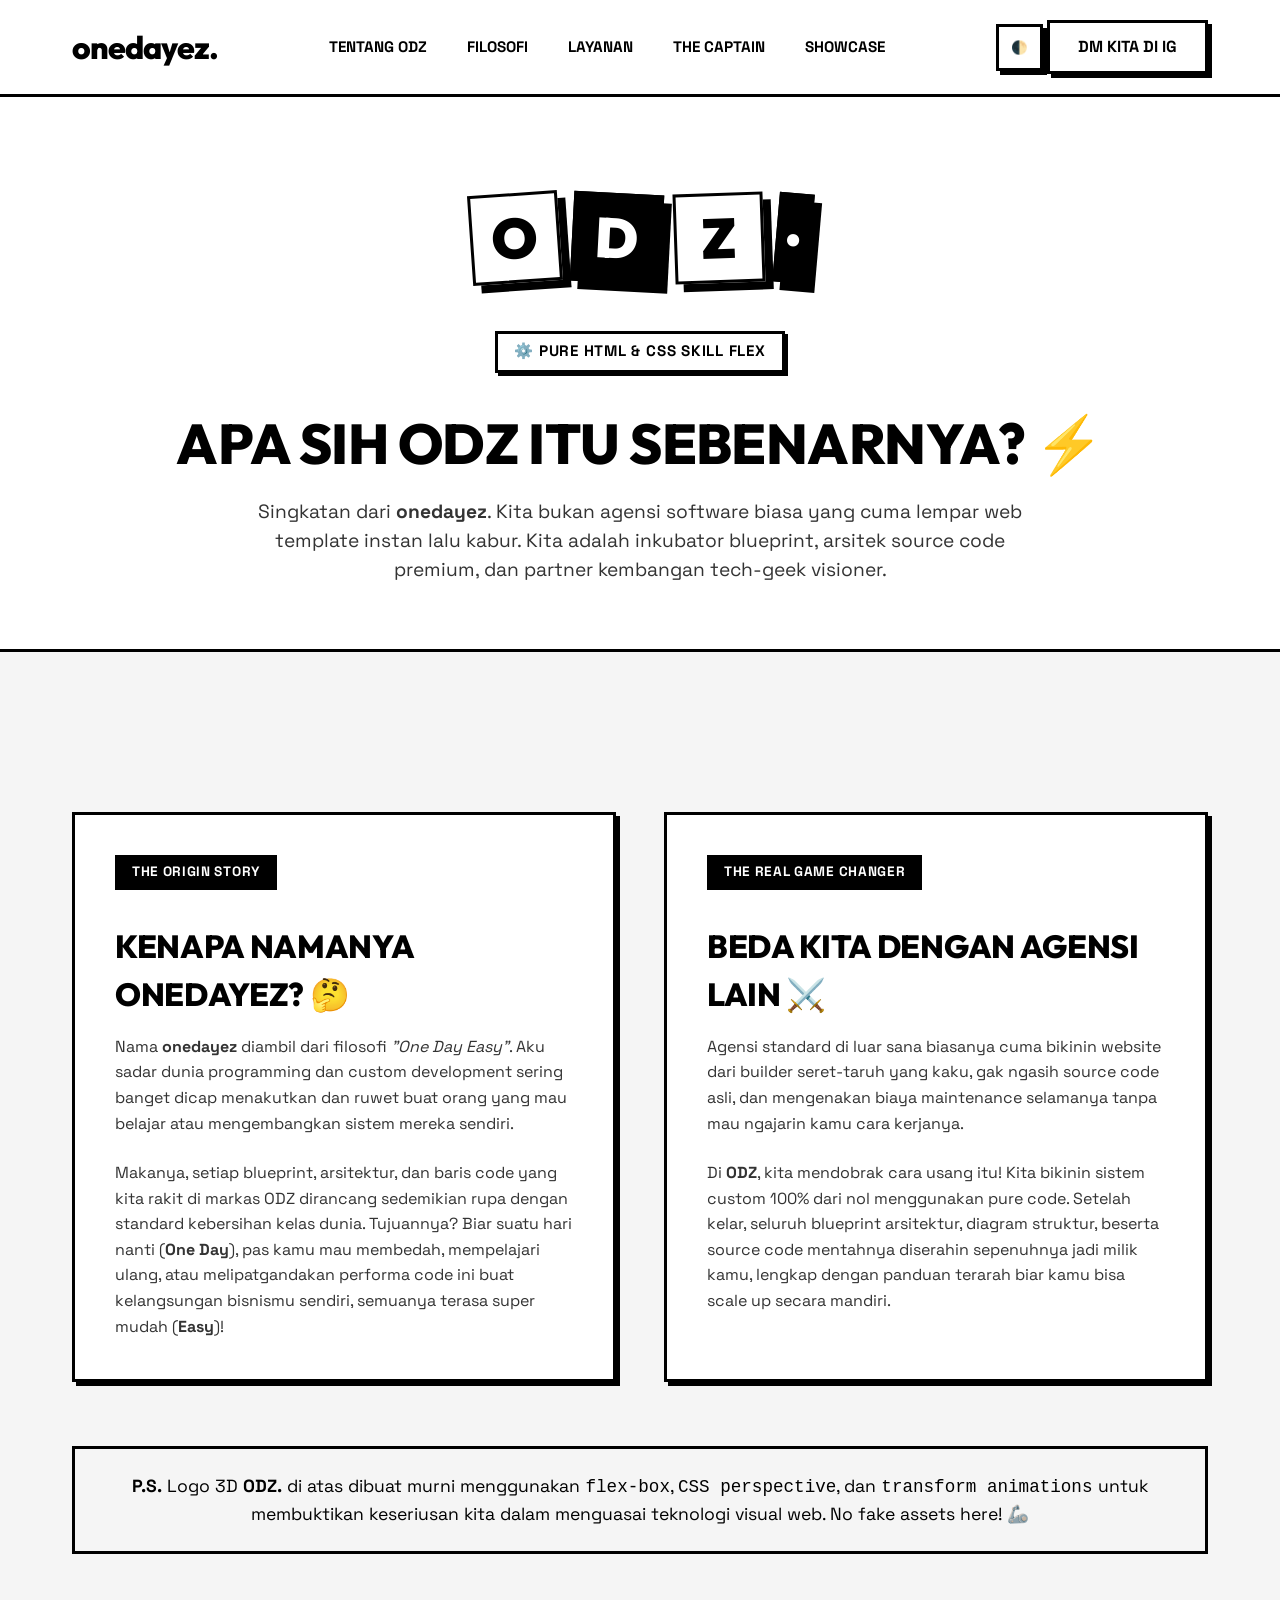
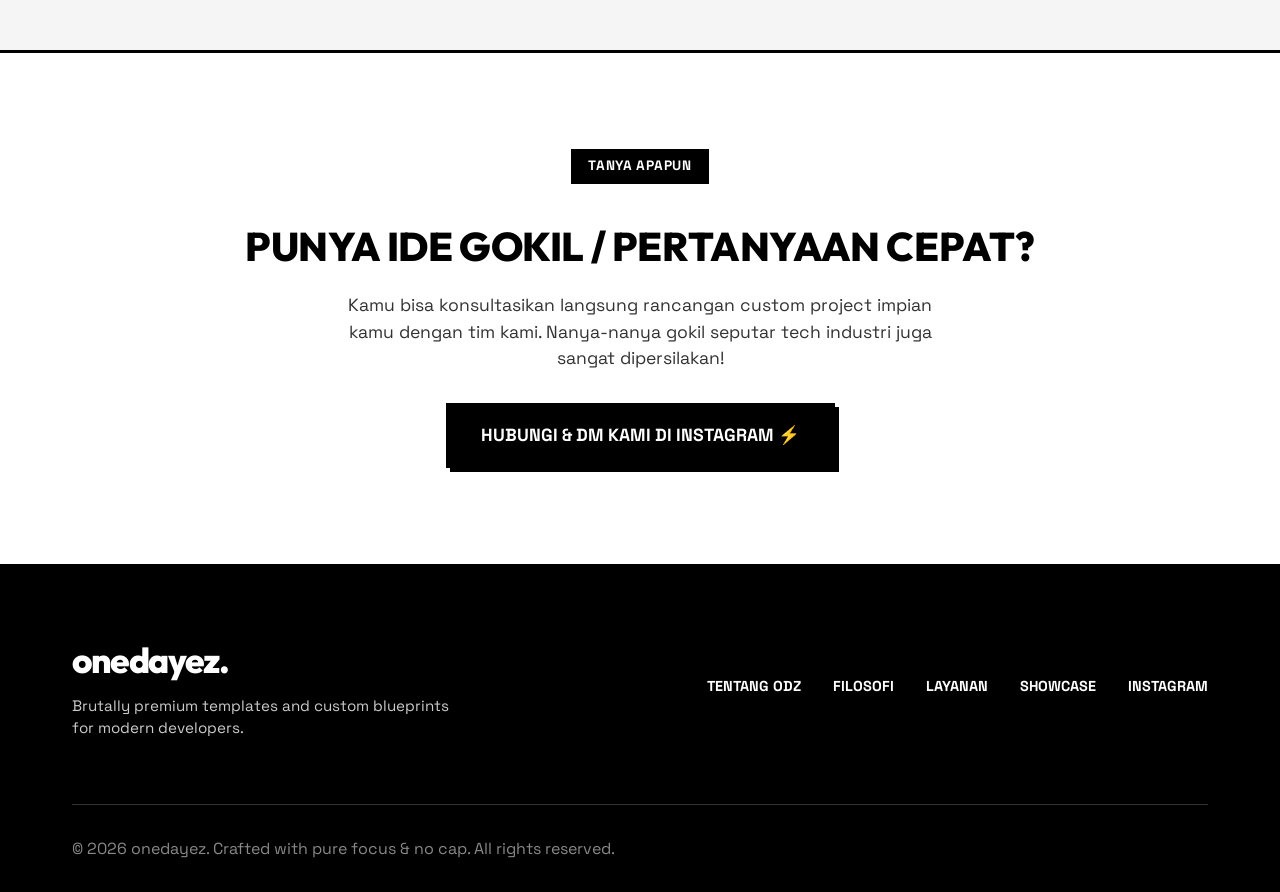
==== commit 4c749bd7: "feat: inject immediate head theme synchronizer script, navigation theme toggler buttons, and script " ====
--- a/about.html
+++ b/about.html
@@ -10,6 +10,14 @@
   <link rel="preconnect" href="https://fonts.googleapis.com">
   <link rel="preconnect" href="https://fonts.gstatic.com" crossorigin>
   <link href="styles.css" rel="stylesheet">
+  <script>
+    (function() {
+      const theme = localStorage.getItem('theme');
+      if (theme === 'dark' || (!theme && window.matchMedia('(prefers-color-scheme: dark)').matches)) {
+        document.documentElement.setAttribute('data-theme', 'dark');
+      }
+    })();
+  </script>
 </head>
 <body>
 
@@ -25,6 +33,7 @@
         <a href="index.html#showcase" class="nav-link">Showcase</a>
       </nav>
       <div class="nav-actions">
+        <button id="theme-toggle" class="neo-btn" aria-label="Toggle Dark Mode" style="padding: 0.75rem; aspect-ratio: 1; display: inline-flex; align-items: center; justify-content: center; cursor: pointer;">🌓</button>
         <a href="https://instagram.com/onedayez" target="_blank" rel="noopener noreferrer" class="neo-btn">DM Kita di IG</a>
       </div>
     </div>
--- a/styles.css
+++ b/styles.css
@@ -8,16 +8,26 @@
   --color-gray-dark: #333333;
   --color-accent: #ffffff;
   
-  --border-thick: 3px solid #000000;
-  --border-thin: 1.5px solid #000000;
-  
-  --shadow-flat: 4px 4px 0px #000000;
-  --shadow-flat-hover: 7px 7px 0px #000000;
-  --shadow-flat-active: 1px 1px 0px #000000;
+  --border-thick: 3px solid var(--color-fg);
+  --border-thin: 1.5px solid var(--color-fg);
+  
+  --shadow-flat: 4px 4px 0px var(--color-fg);
+  --shadow-flat-hover: 7px 7px 0px var(--color-fg);
+  --shadow-flat-active: 1px 1px 0px var(--color-fg);
   
   --transition-fast: 0.15s cubic-bezier(0.16, 1, 0.3, 1);
   --transition-normal: 0.25s cubic-bezier(0.16, 1, 0.3, 1);
 }
+
+[data-theme="dark"] {
+  --color-bg: #121212;          /* Slate charcoal deep background */
+  --color-fg: #ffffff;          /* Bold white for text and borders */
+  --color-white: #1e1e1e;       /* Slate dark grey for card backgrounds */
+  --color-gray-light: #2d2d2d;  /* Muted separators/inputs */
+  --color-gray-dark: #aaaaaa;   /* Muted text and secondary typography */
+  --color-accent: #1e1e1e;
+}
+
 
 *, *::before, *::after {
   box-sizing: border-box;
@@ -31,6 +41,7 @@
   color: var(--color-fg);
   line-height: 1.5;
   overflow-x: hidden;
+  transition: background-color var(--transition-normal), color var(--transition-normal), border-color var(--transition-normal);
 }
 
 h1, h2, h3, h4, h5, h6 {
@@ -99,7 +110,7 @@
   border: var(--border-thick);
   box-shadow: var(--shadow-flat);
   padding: 2.5rem;
-  transition: transform var(--transition-fast), box-shadow var(--transition-fast);
+  transition: transform var(--transition-fast), box-shadow var(--transition-fast), background-color var(--transition-normal), border-color var(--transition-normal);
   position: relative;
 }
 
@@ -124,7 +135,7 @@
   text-transform: uppercase;
   text-decoration: none;
   cursor: pointer;
-  transition: transform var(--transition-fast), box-shadow var(--transition-fast);
+  transition: transform var(--transition-fast), box-shadow var(--transition-fast), background-color var(--transition-normal), color var(--transition-normal), border-color var(--transition-normal);
 }
 
 .neo-btn:hover {
@@ -144,6 +155,17 @@
 
 .neo-btn-dark:hover {
   background: #222;
+  color: var(--color-white);
+}
+
+[data-theme="dark"] .neo-btn-dark:hover {
+  background: #e0e0e0;
+  color: #121212;
+}
+
+[data-theme="dark"] .neo-btn-dark:active {
+  background: #ffffff;
+  color: #121212;
 }
 
 /* Badges */
@@ -345,7 +367,7 @@
 }
 
 .rule-num {
-  font-family: 'Syne', sans-serif;
+  font-family: 'Outfit', sans-serif;
   font-size: 2.5rem;
   font-weight: 800;
   line-height: 1;
@@ -548,7 +570,7 @@
 }
 
 .footer-logo {
-  font-family: 'Syne', sans-serif;
+  font-family: 'Outfit', sans-serif;
   font-size: 2.2rem;
   font-weight: 800;
   letter-spacing: -0.04em;
@@ -804,7 +826,7 @@
   box-shadow: 10px 10px 0px var(--color-fg);
   display: flex;
   flex-direction: column;
-  padding: 3rem;
+  padding: 2.25rem;
   position: relative;
   overflow: hidden;
   box-sizing: border-box;
@@ -815,8 +837,8 @@
   justify-content: space-between;
   align-items: center;
   border-bottom: 3px solid var(--color-fg);
-  padding-bottom: 1.25rem;
-  margin-bottom: 2rem;
+  padding-bottom: 1rem;
+  margin-bottom: 1.25rem;
 }
 
 .book-brand {
@@ -844,34 +866,34 @@
 }
 
 .book-title {
-  font-size: 2.2rem;
+  font-size: 2rem;
   font-family: 'Outfit', sans-serif;
   font-weight: 900;
   line-height: 1.3;
-  margin-bottom: 1.5rem;
+  margin-bottom: 0.85rem;
   text-transform: uppercase;
 }
 
 .book-subtitle {
-  font-size: 1.2rem;
-  line-height: 1.6;
+  font-size: 1.15rem;
+  line-height: 1.5;
   color: var(--color-gray-dark);
 }
 
 .book-bullets {
   display: flex;
   flex-direction: column;
-  gap: 1rem;
+  gap: 0.75rem;
   list-style: none;
   padding: 0;
   margin: 0;
 }
 
 .book-bullet-item {
-  font-size: 1.05rem;
+  font-size: 0.95rem;
   line-height: 1.5;
   color: var(--color-fg);
-  padding: 1rem;
+  padding: 0.75rem 1rem;
   background: var(--color-bg);
   border: var(--border-thin);
   border-left: 8px solid var(--color-fg);
@@ -880,8 +902,8 @@
 
 .book-footer {
   border-top: 3px solid var(--color-fg);
-  padding-top: 1.25rem;
-  margin-top: 2rem;
+  padding-top: 1rem;
+  margin-top: 1.25rem;
   display: flex;
   justify-content: space-between;
   align-items: center;
@@ -1145,6 +1167,10 @@
     text-align: justify;
     text-justify: inter-word;
   }
+
+  body {
+    zoom: 0.8;
+  }
   
   .container {
     padding: 0 1.25rem;
@@ -1210,4 +1236,35 @@
     width: 100%;
     text-align: center;
   }
-}
+
+  /* Footer & Title Stacking overrides on Mobile */
+  .footer-grid.flex-between {
+    flex-direction: column;
+    align-items: flex-start;
+    gap: 2.5rem;
+  }
+
+  .footer-links {
+    flex-direction: column;
+    gap: 1.25rem;
+    width: 100%;
+  }
+
+  .footer-links a {
+    display: inline-block;
+    width: 100%;
+    padding: 0.5rem 0;
+    border-bottom: 1px solid rgba(255, 255, 255, 0.1);
+  }
+
+  .footer-bottom {
+    margin-top: 3rem;
+    padding-top: 1.5rem;
+  }
+
+  .section-title-block.flex-between {
+    flex-direction: column;
+    align-items: flex-start;
+    gap: 1.25rem;
+  }
+}
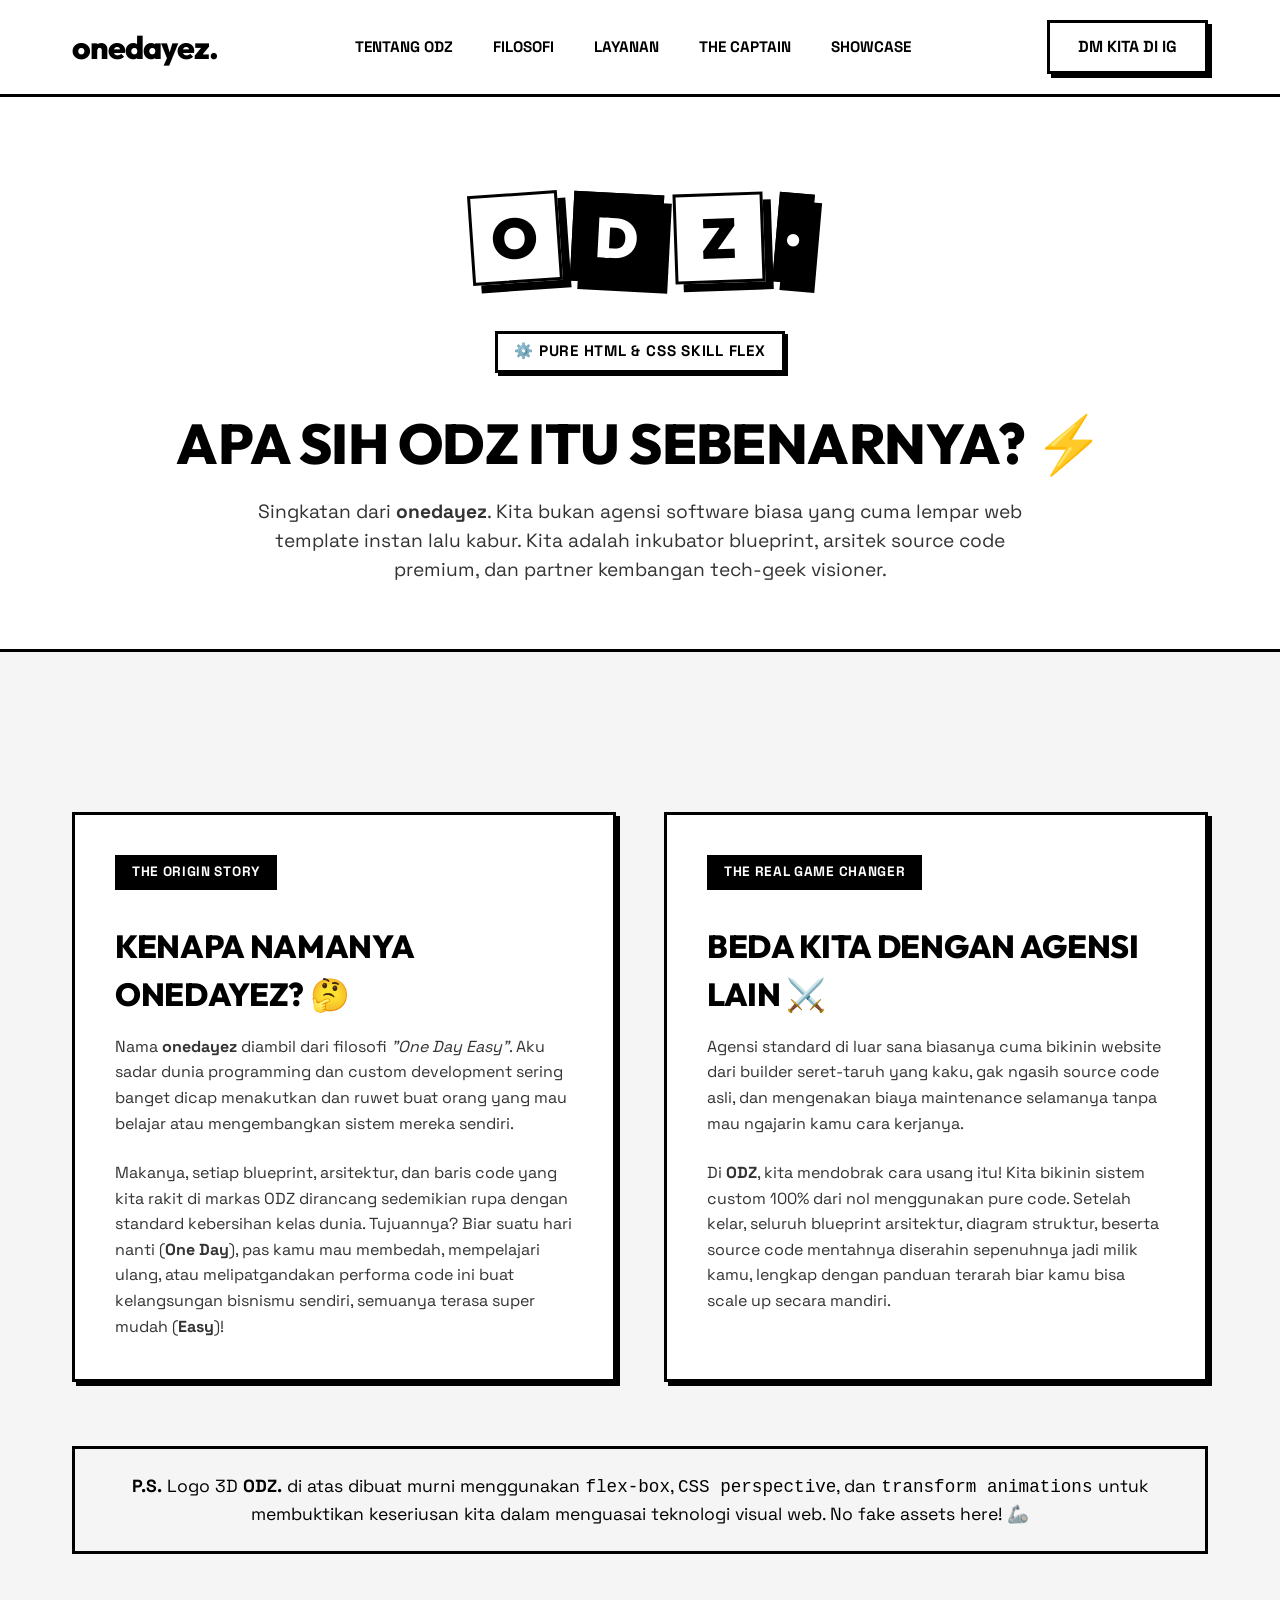
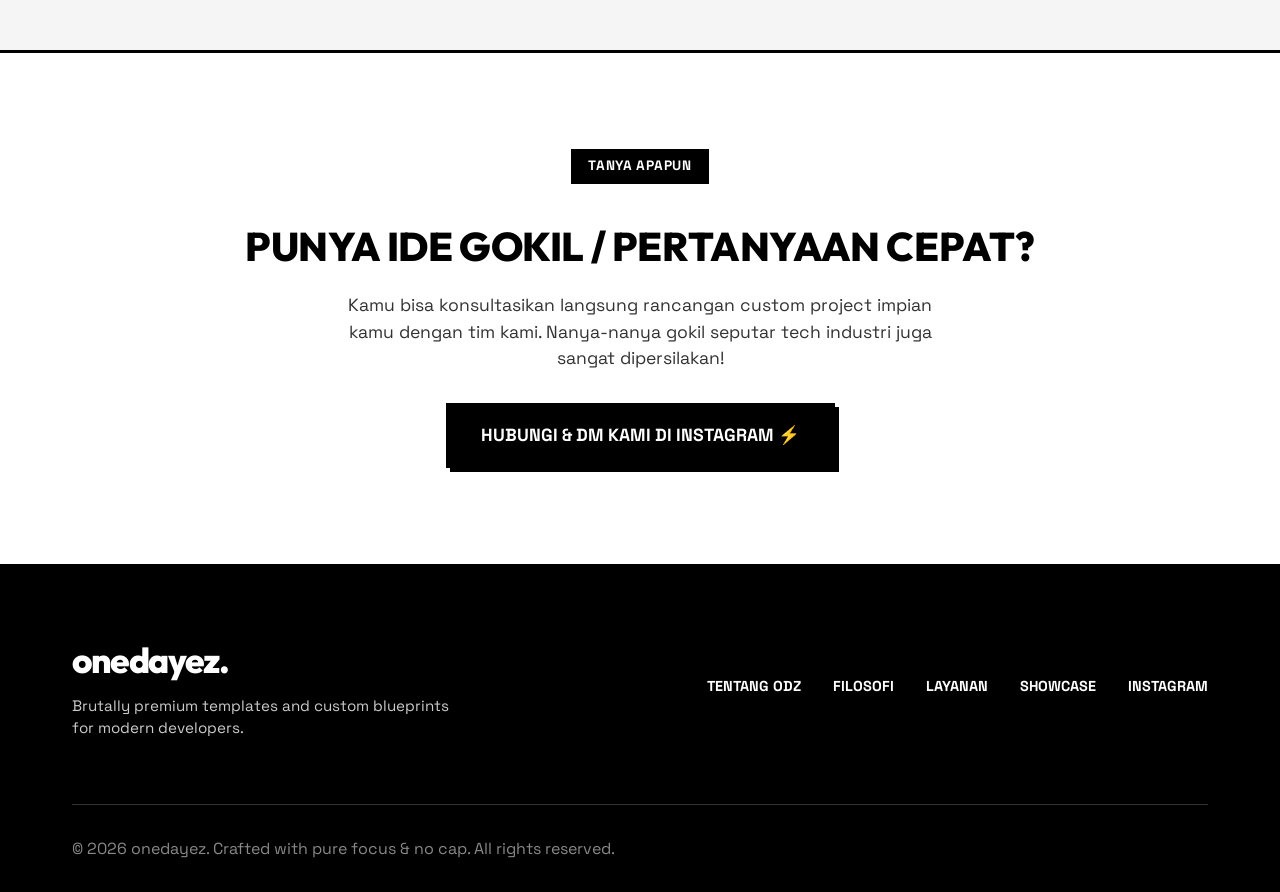
==== commit 43c49258: "revert: cancel dark mode style theme tokens and header controls site-wide, preserve Cover Slide hook" ====
--- a/about.html
+++ b/about.html
@@ -10,14 +10,6 @@
   <link rel="preconnect" href="https://fonts.googleapis.com">
   <link rel="preconnect" href="https://fonts.gstatic.com" crossorigin>
   <link href="styles.css" rel="stylesheet">
-  <script>
-    (function() {
-      const theme = localStorage.getItem('theme');
-      if (theme === 'dark' || (!theme && window.matchMedia('(prefers-color-scheme: dark)').matches)) {
-        document.documentElement.setAttribute('data-theme', 'dark');
-      }
-    })();
-  </script>
 </head>
 <body>
 
@@ -33,7 +25,6 @@
         <a href="index.html#showcase" class="nav-link">Showcase</a>
       </nav>
       <div class="nav-actions">
-        <button id="theme-toggle" class="neo-btn" aria-label="Toggle Dark Mode" style="padding: 0.75rem; aspect-ratio: 1; display: inline-flex; align-items: center; justify-content: center; cursor: pointer;">🌓</button>
         <a href="https://instagram.com/onedayez" target="_blank" rel="noopener noreferrer" class="neo-btn">DM Kita di IG</a>
       </div>
     </div>
--- a/styles.css
+++ b/styles.css
@@ -8,26 +8,16 @@
   --color-gray-dark: #333333;
   --color-accent: #ffffff;
   
-  --border-thick: 3px solid var(--color-fg);
-  --border-thin: 1.5px solid var(--color-fg);
-  
-  --shadow-flat: 4px 4px 0px var(--color-fg);
-  --shadow-flat-hover: 7px 7px 0px var(--color-fg);
-  --shadow-flat-active: 1px 1px 0px var(--color-fg);
+  --border-thick: 3px solid #000000;
+  --border-thin: 1.5px solid #000000;
+  
+  --shadow-flat: 4px 4px 0px #000000;
+  --shadow-flat-hover: 7px 7px 0px #000000;
+  --shadow-flat-active: 1px 1px 0px #000000;
   
   --transition-fast: 0.15s cubic-bezier(0.16, 1, 0.3, 1);
   --transition-normal: 0.25s cubic-bezier(0.16, 1, 0.3, 1);
 }
-
-[data-theme="dark"] {
-  --color-bg: #121212;          /* Slate charcoal deep background */
-  --color-fg: #ffffff;          /* Bold white for text and borders */
-  --color-white: #1e1e1e;       /* Slate dark grey for card backgrounds */
-  --color-gray-light: #2d2d2d;  /* Muted separators/inputs */
-  --color-gray-dark: #aaaaaa;   /* Muted text and secondary typography */
-  --color-accent: #1e1e1e;
-}
-
 
 *, *::before, *::after {
   box-sizing: border-box;
@@ -41,7 +31,6 @@
   color: var(--color-fg);
   line-height: 1.5;
   overflow-x: hidden;
-  transition: background-color var(--transition-normal), color var(--transition-normal), border-color var(--transition-normal);
 }
 
 h1, h2, h3, h4, h5, h6 {
@@ -110,7 +99,7 @@
   border: var(--border-thick);
   box-shadow: var(--shadow-flat);
   padding: 2.5rem;
-  transition: transform var(--transition-fast), box-shadow var(--transition-fast), background-color var(--transition-normal), border-color var(--transition-normal);
+  transition: transform var(--transition-fast), box-shadow var(--transition-fast);
   position: relative;
 }
 
@@ -135,7 +124,7 @@
   text-transform: uppercase;
   text-decoration: none;
   cursor: pointer;
-  transition: transform var(--transition-fast), box-shadow var(--transition-fast), background-color var(--transition-normal), color var(--transition-normal), border-color var(--transition-normal);
+  transition: transform var(--transition-fast), box-shadow var(--transition-fast);
 }
 
 .neo-btn:hover {
@@ -155,17 +144,6 @@
 
 .neo-btn-dark:hover {
   background: #222;
-  color: var(--color-white);
-}
-
-[data-theme="dark"] .neo-btn-dark:hover {
-  background: #e0e0e0;
-  color: #121212;
-}
-
-[data-theme="dark"] .neo-btn-dark:active {
-  background: #ffffff;
-  color: #121212;
 }
 
 /* Badges */
